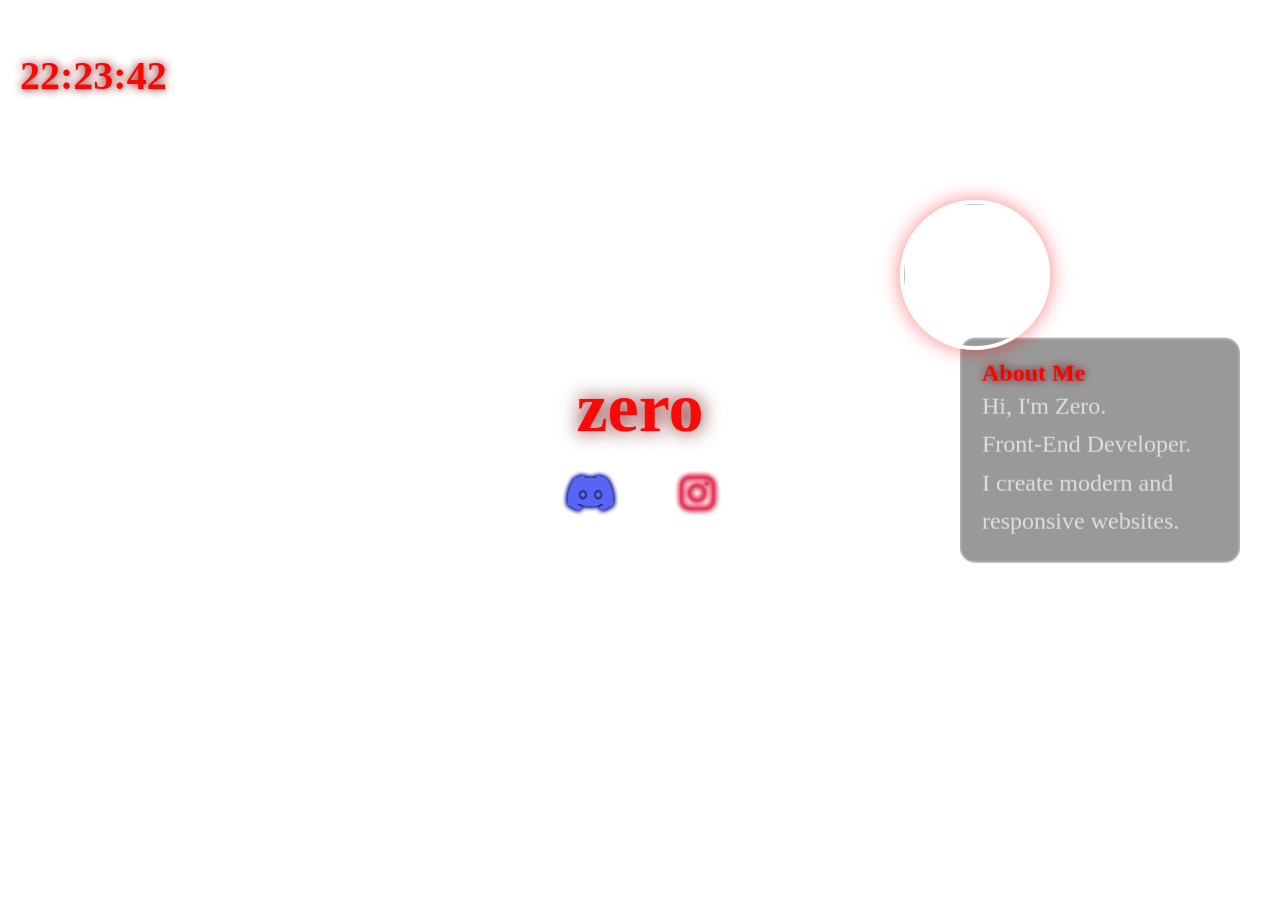
==== index.html @ 57a9f8ac "Add files via upload" ====
<!DOCTYPE html>
<html lang="ar">
<head>
    <meta charset="UTF-8">
    <meta name="viewport" content="width=device-width, initial-scale=1.0">
    <title>zero</title>
<link rel="stylesheet" href="ss.css">
<link href="https://fonts.googleapis.com/css2?family=Permanent+Marker&display=swap" rel="stylesheet">
<link rel="stylesheet" href="https://cdnjs.cloudflare.com/ajax/libs/font-awesome/6.7.2/css/all.min.css">
<link rel="stylesheet" href="https://cdnjs.cloudflare.com/ajax/libs/font-awesome/6.7.2/css/all.min.css">
    <style>
        *{
            margin:0;
            padding:0;
            box-sizing:border-box;
        }

        body{
            overflow:hidden;
            font-family:'Permanent Marker', cursive;
        }

        #bg-video{
            position:fixed;
            top:0;
            left:0;
            width:100%;
            height:100%;
            object-fit:cover;
            z-index:-1;
        }

        .content{
            position:absolute;
            top:50%;
            left:50%;
            transform:translate(-50%,-50%);
            color:rgb(255, 7, 7);
            text-align:center;
            text-shadow: 10px rgba(255, 167, 167, 0.541);
        }

        h1{
            font-size:70px;
            text-shadow:0 0 20px rgb(109, 1, 1);
        }
    </style>

</head>
<body>
    <div class="views">
    <i class="fa-solid fa-eye"></i>
    <span id="views">...</span>
</div>
    <div class="about">
    <h2>About Me</h2>
    <p>
        Hi, I'm Zero.<br>
        Front-End Developer.<br>
        I create modern and responsive websites.
    </p>
</div>

    <video id="bg" autoplay muted loop>
  <source src="KITSCHKRIEG - du bist gut genug without SHIRIN DAVID.mp4" type="video/mp4">
    </video>

<div class="content">   
    <h1>zero</h1>
    <a href="https://discord.gg/wzcpQheQ2" target="_blank">
        <i class="fa-brands fa-discord"></i>
    </a>

    <a href="https://www.instagram.com/zerosameh" target="_blank">
        <i class="fa-brands fa-instagram"></i>
    </a>
</div>
<div id="clock"></div>
</body>
<div class="container">

  <img src="Screenshot 2026-07-06 232050.png" class="profile">


    <script src="ss.js"></script>
</body>
</html>
---- ss.css ----
*{
    margin: 0;
    padding: 0;
    box-sizing: border-box;
}

body{
    margin: 0;
    overflow: hidden;
    height: 100vh;
    display: flex;
    justify-content: center;
    align-items: center;
    font-family: Arial, sans-serif;
}

#bg{
    position: fixed;
    top: 0;
    left: 0;
    width: 100%;
    height: 100%;
    object-fit: cover;
    z-index: -1;
    
}
h1{
    font-size: 100px;
}
p{
    font-size: 24px;
}
.container{ 
  position: absolute;
  top:200px;
  display: flex;
  align-items: center;
  left: 900px;
  right: 900px;
}
.profile{
  width: 150px;
  height: 150px;
  border-radius: 50%;   
  border: 4px solid white;
 align-items: center;
 justify-self: center;
  object-fit: cover;    
  margin-bottom: 15px;
  box-shadow: 0 0 20px rgba(255, 0, 0, 0.5);
}
a {
    text-decoration: none;
    margin: 10px;
}

.content{
    position: absolute;
    top: 42%;
    left: 50%;
    transform: translate(-50%, -50%);
    text-align: center;
    z-index: 2;
    margin-bottom: 50px;
}

.content h1{
    font-size:70px;
    margin-bottom:45px;
}

.content a{
    text-decoration: none;
    margin: 0 30px;
    top: -20px;
    left: 15px;
    margin-bottom: 50px;
    

}

.content i{
    font-size: 40px;
    transition: 0.3s;
    position: relative;
    top: -20px; 
}
.fa-discord{
    color: #5865F2;
      text-shadow:
        0 0 5px #08138b,
        0 0 5px #0815a3,
        0 0 5px #0411a7;
}

.fa-instagram{
    color: #E4405F;
    text-shadow:
        0 0 5px #E4405F,
        0 0 5px #E4405F,
        0 0 5px #E4405F;
   
}

.content i:hover{
    transform: scale(1.1);
    
}
@keyframes glow {
    0% {
        text-shadow: 0 0 5px rgb(150, 4, 4);
    }
    50% {
        text-shadow: 0 0 25px rgb(97, 4, 4), 0 0 50px rgb(122, 4, 4);
    }
    100% {
        text-shadow: 0 0 5px rgb(119, 3, 3);
    }
}

h1{
    animation: glow 1.5s infinite;
}
.profile{
    animation: pulse 2s infinite;
}

@keyframes pulse{
    0%{box-shadow:0 0 10px red;}
    50%{box-shadow:0 0 30px red;}
    100%{box-shadow:0 0 10px red;}
}
#clock{
    margin-top: -750px;
    color: rgb(255, 4, 4);
    font-size: 40px;
    font-weight: bold;
    text-align: left;
    padding-left: 20px;
    width: 100%;
     text-shadow: 0 0 10px rgb(126, 3, 3);


}
.about{
    position: fixed;
    right: 40px;
    top: 50%;
    transform: translateY(-50%);
    width: 280px;
    padding: 20px;
    background: rgba(0, 0, 0, 0.4);
    border: 2px solid rgba(255,255,255,0.2);
    border-radius: 15px;
    backdrop-filter: blur(10px);
    color: white;
    box-shadow: 0 0 20px rgba(255,255,255,0.2);
}

.about h2{
    margin-top: 0;
    color: red;
    text-shadow: 0 0 10px rgb(109, 3, 3);
}

.about p{
    line-height: 1.6;
    color: #ddd;
}
.views{
    position: fixed;
    top: 20px;
    right: 20px;
    color: white;
    font-size: 20px;
    display: flex;
    align-items: center;
    gap: 8px;
    text-shadow: 0 0 10px white;
}
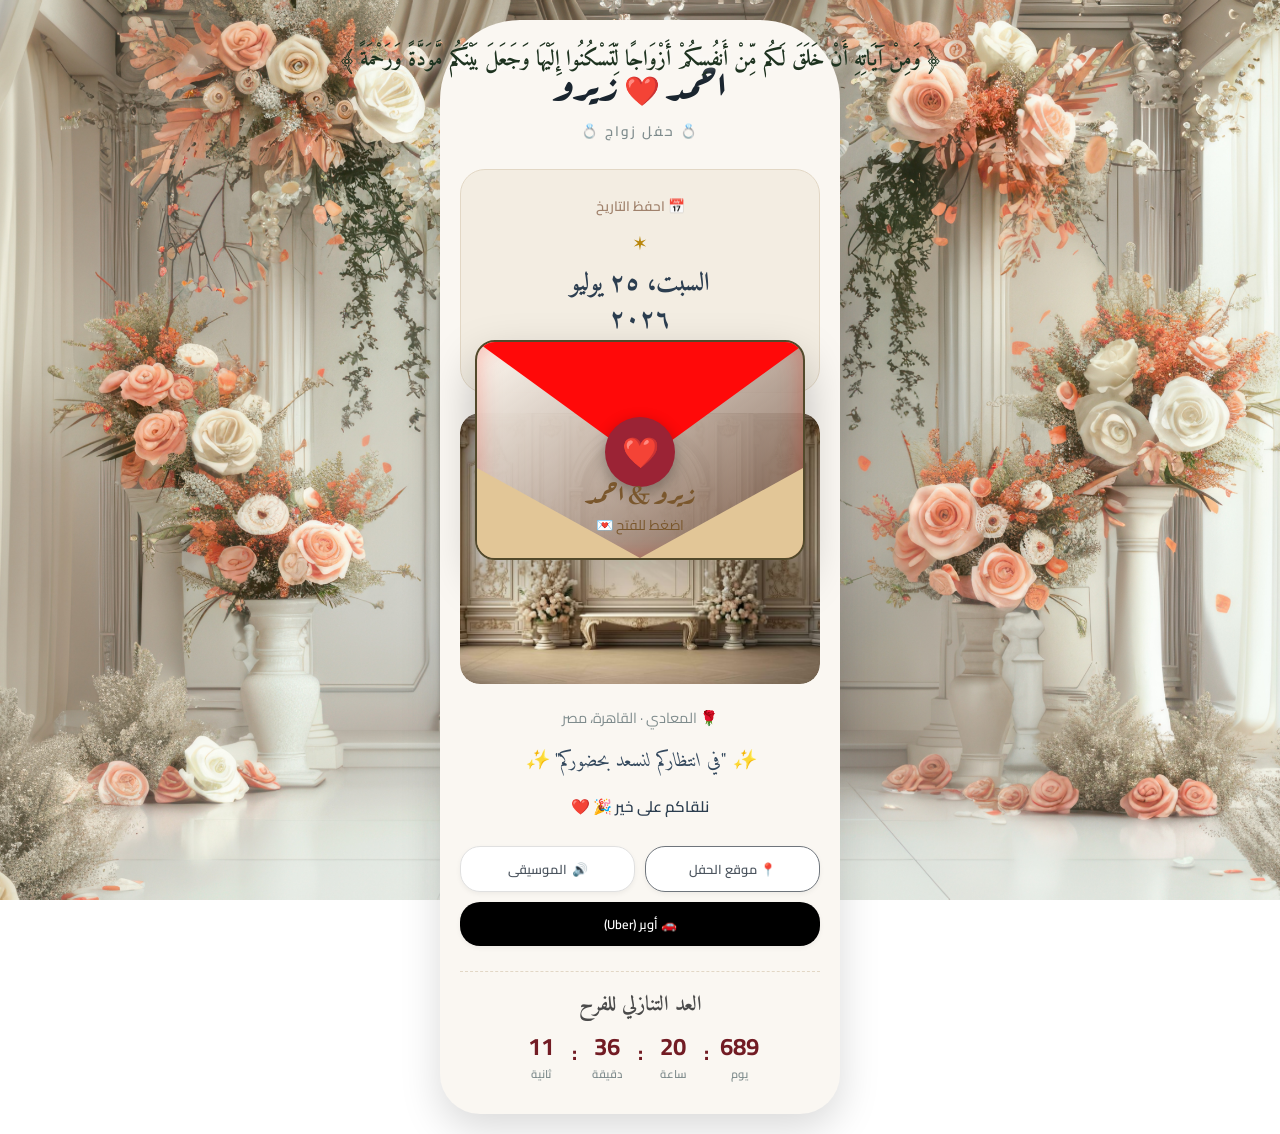
==== commit dfb75eb9: "Add files via upload" ====
--- a/index.html
+++ b/index.html
@@ -1,87 +1,105 @@
 <!DOCTYPE html>
-<html lang="ar">
+<html lang="ar" dir="rtl">
 <head>
     <meta charset="UTF-8">
     <meta name="viewport" content="width=device-width, initial-scale=1.0">
-    <title>zero</title>
-<link rel="stylesheet" href="ss.css">
-<link href="https://fonts.googleapis.com/css2?family=Permanent+Marker&display=swap" rel="stylesheet">
-<link rel="stylesheet" href="https://cdnjs.cloudflare.com/ajax/libs/font-awesome/6.7.2/css/all.min.css">
-<link rel="stylesheet" href="https://cdnjs.cloudflare.com/ajax/libs/font-awesome/6.7.2/css/all.min.css">
-    <style>
-        *{
-            margin:0;
-            padding:0;
-            box-sizing:border-box;
-        }
-
-        body{
-            overflow:hidden;
-            font-family:'Permanent Marker', cursive;
-        }
-
-        #bg-video{
-            position:fixed;
-            top:0;
-            left:0;
-            width:100%;
-            height:100%;
-            object-fit:cover;
-            z-index:-1;
-        }
-
-        .content{
-            position:absolute;
-            top:50%;
-            left:50%;
-            transform:translate(-50%,-50%);
-            color:rgb(255, 7, 7);
-            text-align:center;
-            text-shadow: 10px rgba(255, 167, 167, 0.541);
-        }
-
-        h1{
-            font-size:70px;
-            text-shadow:0 0 20px rgb(109, 1, 1);
-        }
-    </style>
-
+    <title>دعوة زفاف - احمد & زيرو</title>
+    
+    <link rel="stylesheet" href="https://unpkg.com/aos@next/dist/aos.css" />
+    <link rel="stylesheet" href="style.css">
+    
+    <link rel="preconnect" href="https://fonts.googleapis.com">
+    <link rel="preconnect" href="https://fonts.gstatic.com" crossorigin>
+    <link href="https://fonts.googleapis.com/css2?family=Amiri:ital,wght@0,400;0,700;1,400&family=Aref+Ruqaa:wght@400;700&family=Cairo:wght@400;600;700&display=swap" rel="stylesheet">
 </head>
 <body>
-    <div class="views">
-    <i class="fa-solid fa-eye"></i>
-    <span id="views">...</span>
-</div>
-    <div class="about">
-    <h2>About Me</h2>
-    <p>
-        Hi, I'm Zero.<br>
-        Front-End Developer.<br>
-        I create modern and responsive websites.
-    </p>
-</div>
 
-    <video id="bg" autoplay muted loop>
-  <source src="KITSCHKRIEG - du bist gut genug without SHIRIN DAVID.mp4" type="video/mp4">
-    </video>
+    <!-- غلاف الظرف -->
+    <div id="envelope-wrapper" class="envelope-wrapper">
+        <div class="envelope" id="envelope">
+            <div class="flap"></div>
+            <div class="pocket"></div>
+            <div class="envelope-text">
+                <h2>زيرو & احمد</h2>
+                <p>اضغط للفتح 💌</p>
+            </div>
+        </div>   
+        <p class="outside-text"> ﴿ وَمِنْ آيَاتِهِ أَنْ خَلَقَ لَكُم مِّنْ أَنفُسِكُمْ أَزْوَاجًا لِّتَسْكُنُوا إِلَيْهَا وَجَعَلَ بَيْنَكُم مَّوَدَّةً وَرَحْمَةً ﴾ </p>
+    </div> 
 
-<div class="content">   
-    <h1>zero</h1>
-    <a href="https://discord.gg/wzcpQheQ2" target="_blank">
-        <i class="fa-brands fa-discord"></i>
-    </a>
+    <!-- الكارت الرئيسي -->
+    <div class="card-container" id="mainCard">
+        <header class="names-header" data-aos="fade-down" data-aos-duration="1000">
+            <h1>احمد <span class="heart">❤️</span> زيرو</h1>
+            <p class="subtitle">💍 حفل زواج 💍</p>
+        </header>
 
-    <a href="https://www.instagram.com/zerosameh" target="_blank">
-        <i class="fa-brands fa-instagram"></i>
-    </a>
-</div>
-<div id="clock"></div>
-</body>
-<div class="container">
+        <section class="date-box" data-aos="zoom-in" data-aos-delay="200" data-aos-duration="800">
+            <span class="icon-calendar">📅 احفظ التاريخ</span>
+            <div class="asterisk">✶</div>
+            <h2 class="date-text">السبت، ٢٥ يوليو<br>٢٠٢٦</h2>
+            <p class="time-text">في تمام ٧:٠٠ مساءً · الغروب</p>
+        </section>
 
-  <img src="Screenshot 2026-07-06 232050.png" class="profile">
+        <div class="photo-container" data-aos="fade-up" data-aos-delay="400" data-aos-duration="1000">
+            <img src="Download AI generated Luxury wedding ceremony interior wall background and copy space for free.png" 
+                 alt="Wedding Photo" 
+                 class="wedding-img">
+        </div>
 
+        <section class="details-section" data-aos="fade-up" data-aos-delay="500">
+            <p class="location-name">🌹 المعادي · القاهرة، مصر</p>
+            <blockquote class="quote">✨ "في انتظاركم لنسعد بحضوركم" ✨</blockquote>
+            <p class="see-you"> نلقاكم على خير 🎉 ❤️</p>
+        </section>
 
-    <script src="ss.js"></script>
+        <!-- تجمع الأزرار كلها جوه الكارت بانتظام -->
+        <div class="action-buttons" data-aos="flip-up" data-aos-delay="600">
+            <a href="https://www.google.com/maps/place/Al+Maadi,+Maadi,+Cairo+Governorate/data=!4m2!3m1!1s0x145847f5e5c8055b:0x8b21ef9bc90d1941?sa=X&ved=1t:242&ictx=111" target="_blank" class="btn btn-location">
+                📍 موقع الحفل
+            </a>
+            <button id="musicToggle" class="btn btn-melody">
+                🔊 <span id="musicText">الموسيقى</span>
+            </button>
+            <a href="https://m.uber.com/go/product-selection?drop%5B0%5D=%7B%22addressLine1%22%3A%22Dar+El-Salam%22%2C%22addressLine2%22%3A%22El+Basatin%2C+Cairo+Governorate%22%2C%22id%22%3A%22ChIJYYJq9YJHWBQRbLZo5H6IiDY%22%2C%22source%22%3A%22SEARCH%22%2C%22latitude%22%3A29.984416200000002%2C%22longitude%22%3A31.2465008%2C%22provider%22%3A%22google_places%22%7D&effect=&marketing_vistor_id=9d500d12-4a18-48f8-a89d-8aea903837a2&pickup=%7B%22addressLine1%22%3A%22Maadi%22%2C%22addressLine2%22%3A%22Cairo+Governorate%22%2C%22id%22%3A%22ChIJ41H1uAk4WBQRo7SKu_7FZWI%22%2C%22source%22%3A%22SEARCH%22%2C%22latitude%22%3A29.9601561%2C%22longitude%22%3A31.2569138%2C%22provider%22%3A%22google_places%22%7D&uclick_id=0e544afe-8859-4380-ae08-d81a9048b493&vehicle=1964p" target="_blank" class="btn btn-uber">
+                🚗 أوبر (Uber)
+            </a>
+            
+        </div>
+
+        <div class="countdown-section" data-aos="fade-up" data-aos-delay="700">
+            <h3 class="countdown-title">العد التنازلي للفرح</h3>
+            <div class="countdown-timer">
+                <div class="time-box">
+                    <span id="days">00</span>
+                    <p>يوم</p>
+                </div>
+                <span class="colon">:</span>
+                <div class="time-box">
+                    <span id="hours">00</span>
+                    <p>ساعة</p>
+                </div>
+                <span class="colon">:</span>
+                <div class="time-box">
+                    <span id="minutes">00</span>
+                    <p>دقيقة</p>
+                </div>
+                <span class="colon">:</span>
+                <div class="time-box">
+                    <span id="seconds">00</span>
+                    <p>ثانية</p>
+                </div>
+            </div>
+        </div>
+
+    </div> 
+
+    <audio id="bgMusic" loop>
+        <source src="0726.mp3" type="audio/mpeg">
+    </audio>
+
+    <script src="https://unpkg.com/aos@next/dist/aos.js"></script>
+    <script src="script.js"></script>
+
 </body>
 </html>
--- a/style.css
+++ b/style.css
@@ -0,0 +1,453 @@
+* {
+    margin: 0;
+    padding: 0;
+    box-sizing: border-box;
+}
+
+body {
+    background-image: url('vecteezy_wedding-stage-decoration-background-inside-the-building-with_43918636.jpeg');
+    background-size: cover;
+    background-position: center;
+    background-repeat: repeat;
+    background-attachment: fixed;
+    font-family: 'Cairo', sans-serif;
+    direction: rtl;
+    display: flex;
+    justify-content: center;
+    align-items: center;
+    min-height: 100vh;
+    padding: 20px;
+    overflow-x: hidden;
+}
+
+/* الظرف */
+.envelope-wrapper {
+    position: fixed;
+    top: 0;
+    left: 0;
+    width: 100vw;
+    height: 100vh;
+    display: flex;
+    flex-direction: column;
+    justify-content: center;
+    align-items: center;
+    z-index: 9999;
+    transition: opacity 0.8s ease, visibility 0.8s ease;
+    background-image: url('vecteezy_wedding-stage-decoration-background-inside-the-building-with_43918606.jpeg'); 
+    background-size: cover;
+    background-position: center;
+    background-repeat: no-repeat;
+}
+
+.envelope-wrapper.fade-out {
+    opacity: 0;
+    visibility: hidden;
+}
+
+.envelope {
+    position: relative;
+    width: 330px;
+    height: 220px;
+    background: linear-gradient(145deg,#fffaf2,#6e4d3bde);
+    border-radius: 20px;
+    cursor: pointer;
+    overflow: hidden;
+    border: 2px solid #52492b;
+    box-shadow:
+        0 20px 45px rgba(0,0,0,.25),
+        inset 0 0 25px rgba(236, 23, 7, 0.3);
+    transition: transform 0.3s ease;
+}
+
+.envelope:hover {
+    transform: scale(1.03);
+}
+
+.flap {
+    position: absolute;
+    top: 0;
+    left: 0;
+    width: 0;
+    height: 0;
+    border-left: 165px solid transparent;
+    border-right: 165px solid transparent;
+    border-top: 120px solid #ff0909;
+    transform-origin: top;
+    transition: .6s;
+    z-index: 3;
+}
+
+.envelope.open .flap {
+    transform: rotateX(180deg);
+}
+
+.pocket {
+    position: absolute;
+    bottom: 0;
+    left: 0;
+    width: 100%;
+    height: 120px;
+    background: #e2c697;
+    clip-path: polygon(
+        0 25%,
+        50% 100%,
+        100% 25%,
+        100% 100%,
+        0 100%
+    );
+    z-index: 2;
+}
+
+.envelope::after {
+    content: "❤️";
+    position: absolute;
+    width: 70px;
+    height: 70px;
+    background: #9b2335;
+    border-radius: 50%;
+    top: 75px;
+    left: 50%;
+    transform: translateX(-50%);
+    display: flex;
+    justify-content: center;
+    align-items: center;
+    font-size: 30px;
+    color: white;
+    box-shadow: 0 5px 15px rgba(0,0,0,.3);
+    z-index: 5;
+}
+
+.envelope-text {
+    position: absolute;
+    bottom: 20px;
+    width: 100%;
+    text-align: center;
+    z-index: 6;
+    color: #7a572d;
+}
+
+.envelope-text h2 {
+    font-family: 'Aref Ruqaa', 'Amiri', serif;
+    font-size: 26px;
+}
+
+.envelope-text p {
+    font-size: 14px;
+    font-family: 'Cairo', sans-serif;
+}
+
+.outside-text {
+    position: absolute;
+    top: 40px; 
+    left: 50%;
+    transform: translateX(-50%);
+    width: 90%;
+    font-size: 22px;
+    font-weight: bold;
+    color: #1e3320;
+    font-family: 'Amiri', serif !important;
+    text-align: center;
+    z-index: 999;
+    text-shadow: 0px 0px 8px rgba(255, 255, 255, 0.9);
+}
+
+/* الكارت الرئيسي */
+.card-container {
+    background: #faf7f2;
+    width: 100%;
+    max-width: 400px;
+    padding: 30px 20px;
+    position: relative;
+    z-index: 2;
+    border-radius: 80px 80px 40px 40px;
+    overflow: hidden;
+    box-shadow: 0 15px 40px rgba(0,0,0,0.15);
+    text-align: center;
+    direction: rtl;
+    margin: 0 auto;
+}
+
+.card-container::before {
+    content: "";
+    position: absolute;
+    top: -70px;
+    left: -70px;
+    width: calc(100% + 140px);
+    height: calc(100% + 140px);
+    background-image: url("تنزيل (3).png");
+    background-size: 100% 100%;
+    background-repeat: no-repeat;
+    background-position: center;
+    z-index: -1;
+    pointer-events: none;
+}
+
+.card-container > * {
+    position: relative;
+    z-index: 2;
+}
+
+.names-header h1 {
+    font-family: 'Aref Ruqaa', 'Amiri', serif !important;
+    font-size: 2.5rem;
+    font-weight: 700;
+    color: #1a252f;
+    margin-bottom: 5px;
+}
+
+.heart {
+    color: #e74c3c;
+    font-size: 1.8rem;
+}
+
+.subtitle {
+    font-family: 'Cairo', sans-serif;
+    font-size: 0.85rem;
+    letter-spacing: 2px;
+    color: #7f8c8d;
+    margin-bottom: 25px;
+    font-weight: 600;
+}
+
+.date-box {
+    background-color: #f3ede2;
+    border: 1px solid #e2d7c5;
+    border-radius: 25px;
+    padding: 20px 15px;
+    margin-bottom: 20px;
+}
+
+.icon-calendar {
+    font-family: 'Cairo', sans-serif;
+    font-size: 0.85rem;
+    color: #a0826c;
+    font-weight: 600;
+}
+
+.asterisk {
+    color: #b8860b;
+    font-size: 1.2rem;
+    margin: 5px 0;
+}
+
+.date-text {
+    font-family: 'Amiri', serif !important;
+    font-size: 1.6rem;
+    color: #2c3e50;
+    line-height: 1.4;
+    font-weight: 700;
+}
+
+.time-text {
+    font-family: 'Cairo', sans-serif;
+    font-size: 0.85rem;
+    color: #b8860b;
+    margin-top: 8px;
+}
+
+.photo-container {
+    width: 100%;
+    margin-bottom: 20px;
+    border-radius: 20px;
+    overflow: hidden;
+    background-color: transparent;
+}
+
+.wedding-img {
+    width: 100% !important;
+    height: auto !important;
+    display: block;
+    border-radius: 20px;
+    box-shadow: 0 8px 20px rgba(105, 97, 97, 0.08);
+}
+
+.details-section {
+    margin-bottom: 25px;
+}
+
+.location-name {
+    font-family: 'Cairo', sans-serif;
+    font-size: 0.9rem;
+    color: #7f8c8d;
+    margin-bottom: 15px;
+}
+
+.quote {
+    font-family: 'Amiri', serif !important;
+    font-size: 1.2rem;
+    font-style: italic;
+    color: #34495e;
+    margin: 15px 0;
+    line-height: 1.6;
+}
+
+.see-you {
+    font-family: 'Cairo', sans-serif;
+    font-size: 0.95rem;
+    color: #2c3e50;
+    margin-top: 10px;
+    font-weight: 600;
+}
+
+/* تنسيق الأزرار وترتيبها صفين متساويين */
+.action-buttons {
+    display: flex;
+    justify-content: center;
+    align-items: center;
+    flex-wrap: wrap;
+    gap: 10px;
+    margin-top: 15px;
+    width: 100%;
+}
+
+.btn {
+    padding: 10px 12px;
+    border-radius: 20px;
+    border: 1px solid #6f757c;
+    background: #ffffff;
+    color: #4c555f;
+    font-size: 0.8rem;
+    cursor: pointer;
+    text-decoration: none;
+    display: inline-flex;
+    align-items: center;
+    justify-content: center;
+    gap: 5px;
+    font-family: 'Cairo', sans-serif;
+    font-weight: 600;
+    flex: 1 1 42%; /* تضمن ترتيب كل زوج أزرار بجانب بعض */
+    box-shadow: 0 2px 5px rgba(0,0,0,0.05);
+    transition: all 0.3s ease;
+}
+
+.btn:hover {
+    transform: translateY(-2px);
+    box-shadow: 0 4px 10px rgba(0,0,0,0.12);
+}
+
+.btn-melody {
+    border: 1px solid #e0e0e0;
+}
+
+.btn-uber {
+    background-color: #000000 !important;
+    color: #ffffff !important;
+    border: none !important;
+}
+
+.btn-uber:hover {
+    background-color: #333333 !important;
+}
+
+.btn-careem {
+    background-color: #47a23f !important;
+    color: #ffffff !important;
+    border: none !important;
+}
+
+.btn-careem:hover {
+    background-color: #388232 !important;
+}
+
+/* العد التنازلي */
+.countdown-section {
+    margin-top: 25px;
+    padding-top: 15px;
+    border-top: 1px dashed #e2d7c5;
+    text-align: center;
+    width: 100%;
+}
+
+.countdown-title {
+    font-family: 'Amiri', serif !important;
+    font-size: 1.3rem;
+    color: #4a4a4a;
+    margin-bottom: 12px;
+    font-weight: 700;
+}
+
+.countdown-timer {
+    display: flex;
+    justify-content: center;
+    align-items: center;
+    gap: 8px;
+    font-family: 'Cairo', sans-serif;
+}
+
+.time-box {
+    display: flex;
+    flex-direction: column;
+    align-items: center;
+    min-width: 45px;
+}
+
+.time-box span {
+    font-size: 1.5rem;
+    font-weight: 700;
+    color: #721c24;
+    line-height: 1;
+}
+
+.time-box p {
+    font-size: 0.7rem;
+    color: #7f8c8d;
+    margin-top: 4px;
+    font-weight: 600;
+}
+
+.colon {
+    font-size: 1.3rem;
+    font-weight: 700;
+    color: #721c24;
+    line-height: 1;
+    margin-bottom: 12px;
+}
+
+/* تساقط أوراق الورد */
+.petal-emoji {
+    position: fixed;
+    top: -50px;
+    user-select: none;
+    pointer-events: none;
+    z-index: 1;
+    animation: fallAnimation linear infinite;
+}
+
+@keyframes fallAnimation {
+    0% {
+        transform: translateY(0) rotate(0deg);
+        opacity: 0;
+    }
+    10% {
+        opacity: 1;
+    }
+    90% {
+        opacity: 1;
+    }
+    100% {
+        transform: translateY(105vh) rotate(360deg);
+        opacity: 0;
+    }
+}
+
+/* التجاوب مع شاشات الموبايل */
+@media (max-width: 768px) {
+    .outside-text {
+        font-size: 16px !important;       
+        line-height: 1.7 !important;      
+        max-width: 90% !important;        
+        top: 25px !important;
+    }
+
+    .names-header h1 {
+        font-size: 2.1rem !important;
+    }
+
+    .card-container {
+        padding: 25px 15px;
+    }
+
+    .btn {
+        flex: 1 1 42%;
+    }
+}
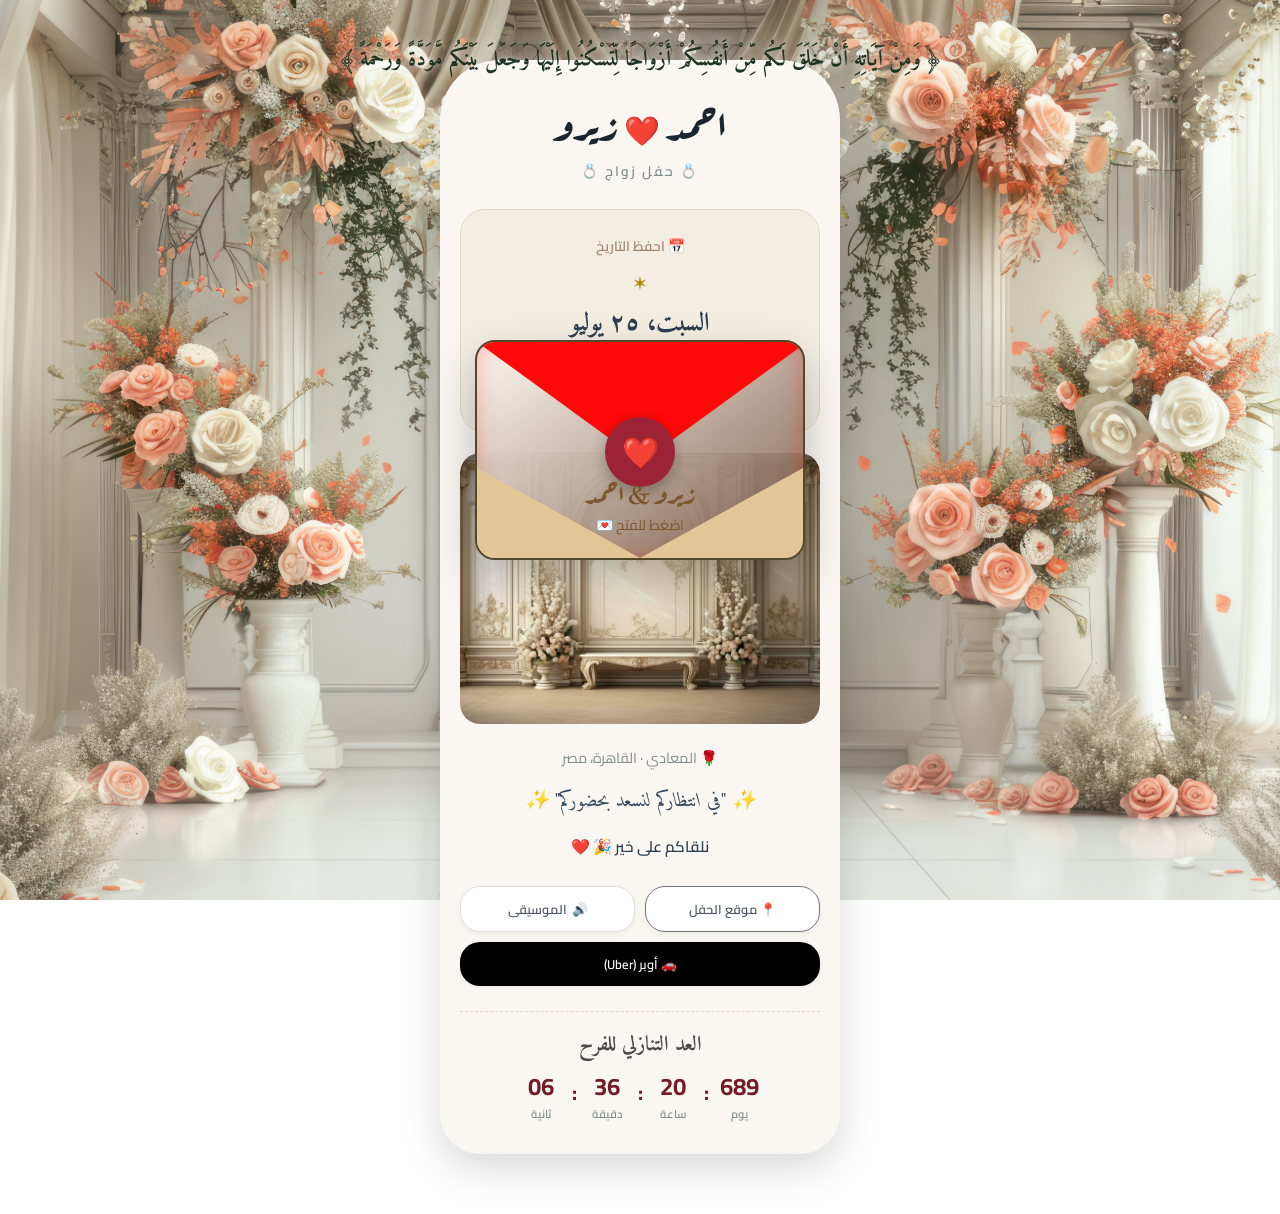
==== commit feeebfa7: "Add files via upload" ====
--- a/index.html
+++ b/index.html
@@ -64,7 +64,6 @@
             <a href="https://m.uber.com/go/product-selection?drop%5B0%5D=%7B%22addressLine1%22%3A%22Dar+El-Salam%22%2C%22addressLine2%22%3A%22El+Basatin%2C+Cairo+Governorate%22%2C%22id%22%3A%22ChIJYYJq9YJHWBQRbLZo5H6IiDY%22%2C%22source%22%3A%22SEARCH%22%2C%22latitude%22%3A29.984416200000002%2C%22longitude%22%3A31.2465008%2C%22provider%22%3A%22google_places%22%7D&effect=&marketing_vistor_id=9d500d12-4a18-48f8-a89d-8aea903837a2&pickup=%7B%22addressLine1%22%3A%22Maadi%22%2C%22addressLine2%22%3A%22Cairo+Governorate%22%2C%22id%22%3A%22ChIJ41H1uAk4WBQRo7SKu_7FZWI%22%2C%22source%22%3A%22SEARCH%22%2C%22latitude%22%3A29.9601561%2C%22longitude%22%3A31.2569138%2C%22provider%22%3A%22google_places%22%7D&uclick_id=0e544afe-8859-4380-ae08-d81a9048b493&vehicle=1964p" target="_blank" class="btn btn-uber">
                 🚗 أوبر (Uber)
             </a>
-            
         </div>
 
         <div class="countdown-section" data-aos="fade-up" data-aos-delay="700">
--- a/style.css
+++ b/style.css
@@ -4,22 +4,36 @@
     box-sizing: border-box;
 }
 
+html {
+    width: 100%;
+    overflow-x: hidden;
+    scrollbar-width: none; 
+    -ms-overflow-style: none; 
+}
+
+html::-webkit-scrollbar,
+body::-webkit-scrollbar {
+    display: none; 
+    width: 0 !important;
+    height: 0 !important;
+}
+
 body {
     background-image: url('vecteezy_wedding-stage-decoration-background-inside-the-building-with_43918636.jpeg');
     background-size: cover;
     background-position: center;
-    background-repeat: repeat;
+    background-repeat: no-repeat;
     background-attachment: fixed;
     font-family: 'Cairo', sans-serif;
     direction: rtl;
     display: flex;
     justify-content: center;
-    align-items: center;
+    align-items: flex-start; 
     min-height: 100vh;
-    padding: 20px;
+    min-height: 100dvh;
+    padding: 40px 15px; 
     overflow-x: hidden;
 }
-
 /* الظرف */
 .envelope-wrapper {
     position: fixed;
@@ -27,6 +41,7 @@
     left: 0;
     width: 100vw;
     height: 100vh;
+    height: 100dvh;
     display: flex;
     flex-direction: column;
     justify-content: center;
@@ -42,6 +57,7 @@
 .envelope-wrapper.fade-out {
     opacity: 0;
     visibility: hidden;
+    display: none; 
 }
 
 .envelope {
@@ -159,12 +175,12 @@
     padding: 30px 20px;
     position: relative;
     z-index: 2;
-    border-radius: 80px 80px 40px 40px;
+    border-radius: 60px 60px 40px 40px;
     overflow: hidden;
     box-shadow: 0 15px 40px rgba(0,0,0,0.15);
     text-align: center;
     direction: rtl;
-    margin: 0 auto;
+    margin: 20px auto;
 }
 
 .card-container::before {
@@ -315,7 +331,7 @@
     gap: 5px;
     font-family: 'Cairo', sans-serif;
     font-weight: 600;
-    flex: 1 1 42%; /* تضمن ترتيب كل زوج أزرار بجانب بعض */
+    flex: 1 1 42%;
     box-shadow: 0 2px 5px rgba(0,0,0,0.05);
     transition: all 0.3s ease;
 }
@@ -337,16 +353,6 @@
 
 .btn-uber:hover {
     background-color: #333333 !important;
-}
-
-.btn-careem {
-    background-color: #47a23f !important;
-    color: #ffffff !important;
-    border: none !important;
-}
-
-.btn-careem:hover {
-    background-color: #388232 !important;
 }
 
 /* العد التنازلي */
@@ -432,6 +438,11 @@
 
 /* التجاوب مع شاشات الموبايل */
 @media (max-width: 768px) {
+    body {
+        padding: 15px 10px;
+        align-items: flex-start;
+    }
+
     .outside-text {
         font-size: 16px !important;       
         line-height: 1.7 !important;      
@@ -445,6 +456,8 @@
 
     .card-container {
         padding: 25px 15px;
+        margin-top: 10px;
+        margin-bottom: 30px;
     }
 
     .btn {
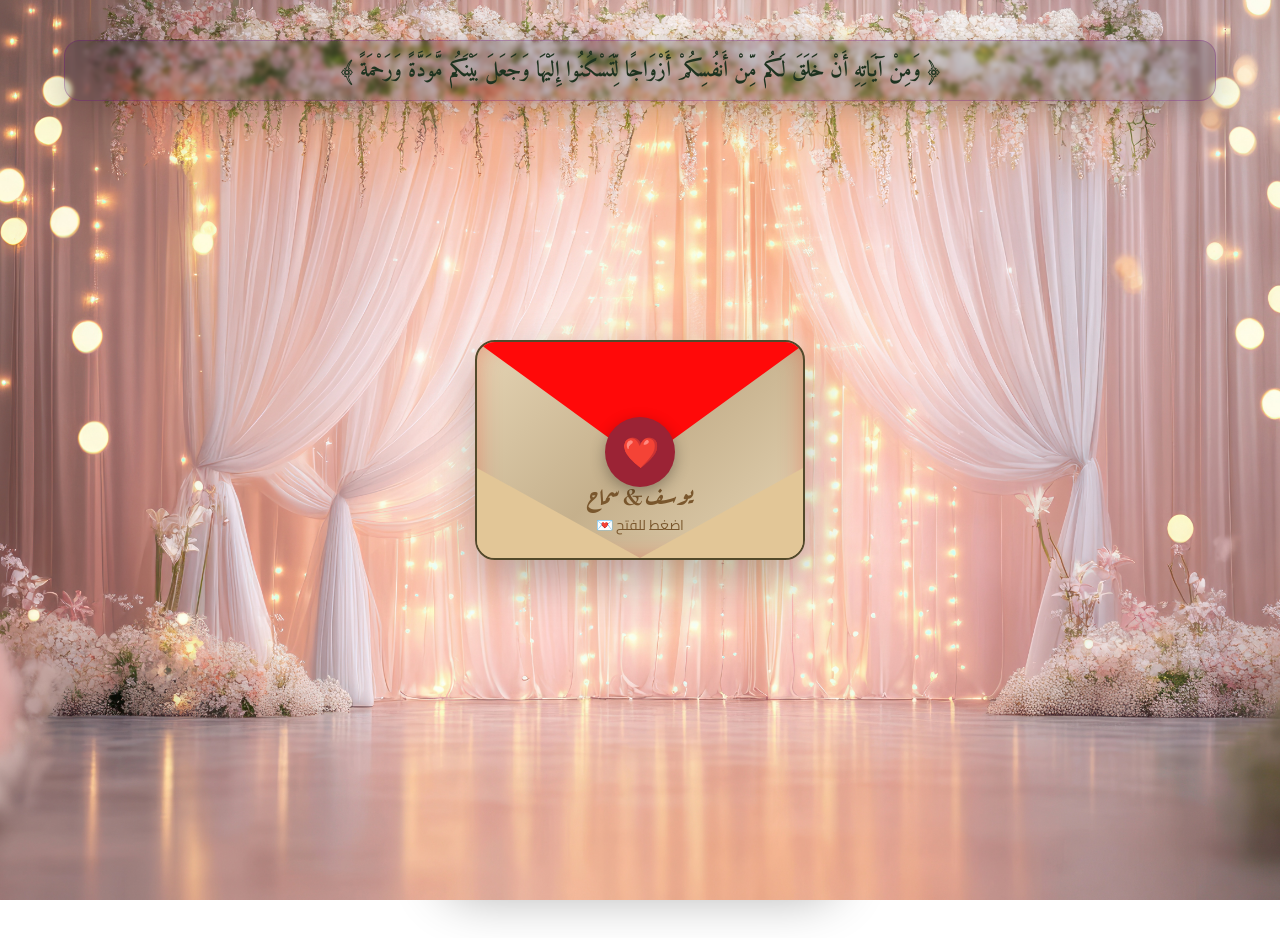
==== commit 7c81a6b3: "Add files via upload" ====
--- a/index.html
+++ b/index.html
@@ -3,7 +3,7 @@
 <head>
     <meta charset="UTF-8">
     <meta name="viewport" content="width=device-width, initial-scale=1.0">
-    <title>دعوة زفاف - احمد & زيرو</title>
+    <title>دعوة زفاف - يوسف & سماح</title>
     
     <link rel="stylesheet" href="https://unpkg.com/aos@next/dist/aos.css" />
     <link rel="stylesheet" href="style.css">
@@ -20,7 +20,7 @@
             <div class="flap"></div>
             <div class="pocket"></div>
             <div class="envelope-text">
-                <h2>زيرو & احمد</h2>
+                <h2>يوسف & سماح</h2>
                 <p>اضغط للفتح 💌</p>
             </div>
         </div>   
@@ -30,39 +30,37 @@
     <!-- الكارت الرئيسي -->
     <div class="card-container" id="mainCard">
         <header class="names-header" data-aos="fade-down" data-aos-duration="1000">
-            <h1>احمد <span class="heart">❤️</span> زيرو</h1>
-            <p class="subtitle">💍 حفل زواج 💍</p>
+            <h1>يوسف <span class="heart">&</span> سماح</h1>
+            <p class="subtitle"> حفل زواج 💍</p>
         </header>
 
         <section class="date-box" data-aos="zoom-in" data-aos-delay="200" data-aos-duration="800">
             <span class="icon-calendar">📅 احفظ التاريخ</span>
             <div class="asterisk">✶</div>
-            <h2 class="date-text">السبت، ٢٥ يوليو<br>٢٠٢٦</h2>
-            <p class="time-text">في تمام ٧:٠٠ مساءً · الغروب</p>
+            <h2 class="date-text">الثلاثاء،يوم 1 سبتمبر شهر9<br>٢٠٢٦</h2>
+            <p class="time-text">في تمام 8:٠٠ مساءً · الغروب</p>
         </section>
 
-        <div class="photo-container" data-aos="fade-up" data-aos-delay="400" data-aos-duration="1000">
-            <img src="Download AI generated Luxury wedding ceremony interior wall background and copy space for free.png" 
-                 alt="Wedding Photo" 
-                 class="wedding-img">
-        </div>
 
         <section class="details-section" data-aos="fade-up" data-aos-delay="500">
-            <p class="location-name">🌹 المعادي · القاهرة، مصر</p>
-            <blockquote class="quote">✨ "في انتظاركم لنسعد بحضوركم" ✨</blockquote>
-            <p class="see-you"> نلقاكم على خير 🎉 ❤️</p>
+            <p class="location-name"> Havana 2p
+بجوار نادى ضباط المعادى بوابة دريم جاردن، </p>
+            <blockquote class="quote"> "نحن متحمسون جداً للاحتفال بزفافنا معكم، فوجودكم معنا في هذا اليوم يُكمل فرحتنا ويزيد سعادتنا" </blockquote>
+            <p class="see-you">   نلقاكم على خير ❤️</p>
         </section>
 
         <!-- تجمع الأزرار كلها جوه الكارت بانتظام -->
         <div class="action-buttons" data-aos="flip-up" data-aos-delay="600">
-            <a href="https://www.google.com/maps/place/Al+Maadi,+Maadi,+Cairo+Governorate/data=!4m2!3m1!1s0x145847f5e5c8055b:0x8b21ef9bc90d1941?sa=X&ved=1t:242&ictx=111" target="_blank" class="btn btn-location">
+            <a href="https://maps.app.goo.gl/CtoanFwxiWMfzn2L9" target="_blank" class="btn btn-location">
                 📍 موقع الحفل
             </a>
             <button id="musicToggle" class="btn btn-melody">
                 🔊 <span id="musicText">الموسيقى</span>
             </button>
-            <a href="https://m.uber.com/go/product-selection?drop%5B0%5D=%7B%22addressLine1%22%3A%22Dar+El-Salam%22%2C%22addressLine2%22%3A%22El+Basatin%2C+Cairo+Governorate%22%2C%22id%22%3A%22ChIJYYJq9YJHWBQRbLZo5H6IiDY%22%2C%22source%22%3A%22SEARCH%22%2C%22latitude%22%3A29.984416200000002%2C%22longitude%22%3A31.2465008%2C%22provider%22%3A%22google_places%22%7D&effect=&marketing_vistor_id=9d500d12-4a18-48f8-a89d-8aea903837a2&pickup=%7B%22addressLine1%22%3A%22Maadi%22%2C%22addressLine2%22%3A%22Cairo+Governorate%22%2C%22id%22%3A%22ChIJ41H1uAk4WBQRo7SKu_7FZWI%22%2C%22source%22%3A%22SEARCH%22%2C%22latitude%22%3A29.9601561%2C%22longitude%22%3A31.2569138%2C%22provider%22%3A%22google_places%22%7D&uclick_id=0e544afe-8859-4380-ae08-d81a9048b493&vehicle=1964p" target="_blank" class="btn btn-uber">
-                🚗 أوبر (Uber)
+   <a href="https://m.uber.com/looking?drop%5B0%5D=%7B%22addressLine1%22%3A%22Havana%202p%22%2C%22addressLine2%22%3A%22%D8%A8%D8%AC%D9%88%D8%A7%D8%B1%20%D9%86%D8%A7%D8%AF%D9%89%20%D8%B6%D8%A8%D8%A7%D8%B7%20%D8%A7%D9%84%D9%85%D8%B9%D8%A7%D8%AF%D9%89%20%D8%A8%D9%88%D8%A7%D8%A8%D8%A9%20%D8%AF%D8%B1%D9%8A%D9%85%20%D8%AC%D8%A7%D8%B1%D8%AF%D9%86%D8%8C%20%D8%B1%D9%82%D9%85%201%20Corniche%20El%20Maadi%2C%20Dar%20El%20Salam%2C%20Cairo%20Governorate%22%2C%22id%22%3A%22ChIJLZb1hidHWBQRQDOLfifVWMI%22%2C%22source%22%3A%22SEARCH%22%2C%22latitude%22%3A29.972551899999996%2C%22longitude%22%3A31.234950700000002%2C%22provider%22%3A%22google_places%22%7D&marketing_vistor_id=9d500d12-4a18-48f8-a89d-8aea903837a2&pickup=%7B%22addressLine1%22%3A%22Maadi%20Grand%20Mall%22%2C%22addressLine2%22%3A%22Grand%20Mall%2C%20Square%2C%20Maadi%20as%20Sarayat%20Al%20Gharbeyah%2C%20Maadi%2C%20Cairo%20Governorate%22%2C%22id%22%3A%22ChIJ4bqHo3M4WBQR9fTzejBrcBM%22%2C%22source%22%3A%22SEARCH%22%2C%22latitude%22%3A29.9656959%2C%22longitude%22%3A31.2701317%2C%22provider%22%3A%22google_places%22%7D&uclick_id=afeb3776-791e-4809-a7bd-db21dbace661" target="_blank" style="background-color: #000000; color: #ffffff; padding: 12px 20px; border-radius: 8px; text-decoration: none; font-weight: bold; display: inline-block;">
+  🚗   اوبر uper
+
+</a>
             </a>
         </div>
 
@@ -94,11 +92,11 @@
     </div> 
 
     <audio id="bgMusic" loop>
-        <source src="0726.mp3" type="audio/mpeg">
+        <source src="YTDown.com_YouTube_Media_OQac93ARgQE_001_1080p_[cut_214sec].mp3" type="audio/mpeg">
     </audio>
 
     <script src="https://unpkg.com/aos@next/dist/aos.js"></script>
     <script src="script.js"></script>
-
+ 
 </body>
 </html>
--- a/style.css
+++ b/style.css
@@ -19,7 +19,7 @@
 }
 
 body {
-    background-image: url('vecteezy_wedding-stage-decoration-background-inside-the-building-with_43918636.jpeg');
+    background-image: url('vecteezy_wedding-party-decoration-scene-background_53808755.jpeg');
     background-size: cover;
     background-position: center;
     background-repeat: no-repeat;
@@ -33,6 +33,8 @@
     min-height: 100dvh;
     padding: 40px 15px; 
     overflow-x: hidden;
+        font-family: 'Aref Ruqaa', 'Amiri', serif !important;
+
 }
 /* الظرف */
 .envelope-wrapper {
@@ -48,24 +50,27 @@
     align-items: center;
     z-index: 9999;
     transition: opacity 0.8s ease, visibility 0.8s ease;
-    background-image: url('vecteezy_wedding-stage-decoration-background-inside-the-building-with_43918606.jpeg'); 
+    background-image: url('vecteezy_wedding-party-decoration-scene-background_53808755.jpeg'); 
     background-size: cover;
     background-position: center;
     background-repeat: no-repeat;
+        font-family: 'Aref Ruqaa', 'Amiri', serif !important;
+
 }
 
 .envelope-wrapper.fade-out {
     opacity: 0;
     visibility: hidden;
     display: none; 
+        font-family: 'Aref Ruqaa', 'Amiri', serif !important;
+
 }
 
 .envelope {
     position: relative;
     width: 330px;
     height: 220px;
-    background: linear-gradient(145deg,#fffaf2,#6e4d3bde);
-    border-radius: 20px;
+background: linear-gradient(135deg, #e5d4b4 0%, #c5b08c 50%, #e5d4b4 100%);    border-radius: 20px;
     cursor: pointer;
     overflow: hidden;
     border: 2px solid #52492b;
@@ -73,6 +78,8 @@
         0 20px 45px rgba(0,0,0,.25),
         inset 0 0 25px rgba(236, 23, 7, 0.3);
     transition: transform 0.3s ease;
+        font-family: 'Aref Ruqaa', 'Amiri', serif !important;
+
 }
 
 .envelope:hover {
@@ -138,13 +145,13 @@
     bottom: 20px;
     width: 100%;
     text-align: center;
-    z-index: 6;
+    z-index: 4 ;
     color: #7a572d;
 }
 
 .envelope-text h2 {
     font-family: 'Aref Ruqaa', 'Amiri', serif;
-    font-size: 26px;
+    font-size: 23px;
 }
 
 .envelope-text p {
@@ -164,20 +171,26 @@
     font-family: 'Amiri', serif !important;
     text-align: center;
     z-index: 999;
-    text-shadow: 0px 0px 8px rgba(255, 255, 255, 0.9);
-}
-
-/* الكارت الرئيسي */
+        border-radius: 16px;
+padding: 10px 25px;
+  box-shadow: 0 10px 30px rgba(0, 0, 0, 0.2);
+   border: 1px solid rgba(117, 2, 146, 0.24); 
+  -webkit-backdrop-filter: blur(8px);
+ background: rgba(15, 23, 42, 0.20); 
+    backdrop-filter: blur(2px); /
+     }
+
 .card-container {
-    background: #faf7f2;
+    background: linear-gradient(135deg, #fffdfa 0%, #f7f1e5 100%);
     width: 100%;
     max-width: 400px;
-    padding: 30px 20px;
+    padding: 35px 20px;
     position: relative;
     z-index: 2;
-    border-radius: 60px 60px 40px 40px;
+    border-radius: 35px;
     overflow: hidden;
-    box-shadow: 0 15px 40px rgba(0,0,0,0.15);
+    border: 2px solid #d4af37;
+    box-shadow: 0 20px 50px rgba(0, 0, 0, 0.3), 0 0 15px rgba(212, 175, 55, 0.4);
     text-align: center;
     direction: rtl;
     margin: 20px auto;
@@ -196,6 +209,7 @@
     background-position: center;
     z-index: -1;
     pointer-events: none;
+    opacity: 0.6;
 }
 
 .card-container > * {
@@ -205,10 +219,10 @@
 
 .names-header h1 {
     font-family: 'Aref Ruqaa', 'Amiri', serif !important;
-    font-size: 2.5rem;
+    font-size: 1.5 rem;
     font-weight: 700;
-    color: #1a252f;
-    margin-bottom: 5px;
+ color: #1a252f;
+ margin-bottom: 5px;
 }
 
 .heart {
@@ -223,6 +237,8 @@
     color: #7f8c8d;
     margin-bottom: 25px;
     font-weight: 600;
+    font-family: 'Aref Ruqaa', 'Amiri', serif !important;
+
 }
 
 .date-box {
@@ -231,6 +247,8 @@
     border-radius: 25px;
     padding: 20px 15px;
     margin-bottom: 20px;
+    font-family: 'Aref Ruqaa', 'Amiri', serif !important;
+
 }
 
 .icon-calendar {
@@ -305,7 +323,6 @@
     font-weight: 600;
 }
 
-/* تنسيق الأزرار وترتيبها صفين متساويين */
 .action-buttons {
     display: flex;
     justify-content: center;
@@ -355,7 +372,6 @@
     background-color: #333333 !important;
 }
 
-/* العد التنازلي */
 .countdown-section {
     margin-top: 25px;
     padding-top: 15px;
@@ -417,6 +433,7 @@
     pointer-events: none;
     z-index: 1;
     animation: fallAnimation linear infinite;
+    will-change: transform, opacity; 
 }
 
 @keyframes fallAnimation {
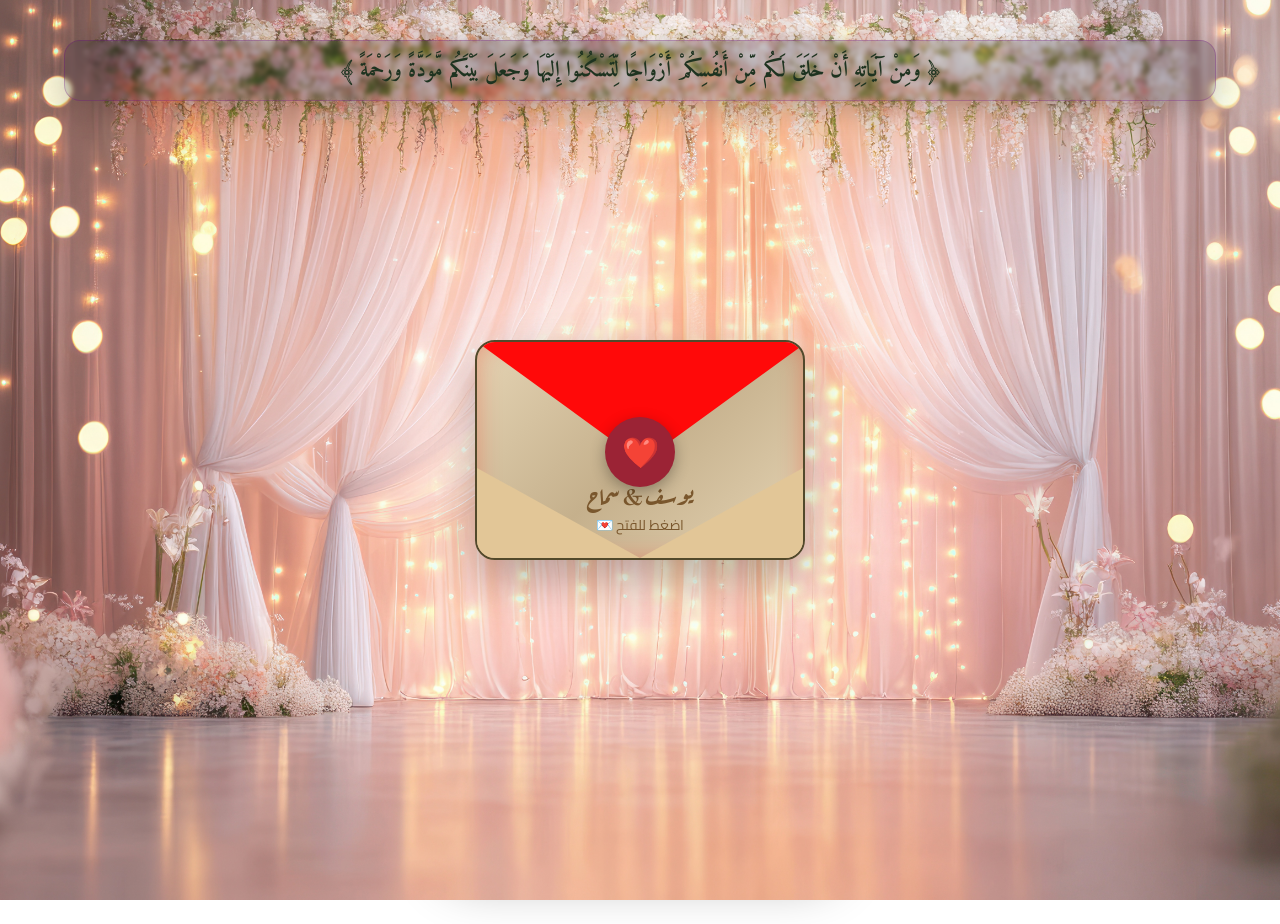
==== commit cb97c565: "Update index.html" ====
--- a/index.html
+++ b/index.html
@@ -57,9 +57,7 @@
             <button id="musicToggle" class="btn btn-melody">
                 🔊 <span id="musicText">الموسيقى</span>
             </button>
-   <a href="https://m.uber.com/looking?drop%5B0%5D=%7B%22addressLine1%22%3A%22Havana%202p%22%2C%22addressLine2%22%3A%22%D8%A8%D8%AC%D9%88%D8%A7%D8%B1%20%D9%86%D8%A7%D8%AF%D9%89%20%D8%B6%D8%A8%D8%A7%D8%B7%20%D8%A7%D9%84%D9%85%D8%B9%D8%A7%D8%AF%D9%89%20%D8%A8%D9%88%D8%A7%D8%A8%D8%A9%20%D8%AF%D8%B1%D9%8A%D9%85%20%D8%AC%D8%A7%D8%B1%D8%AF%D9%86%D8%8C%20%D8%B1%D9%82%D9%85%201%20Corniche%20El%20Maadi%2C%20Dar%20El%20Salam%2C%20Cairo%20Governorate%22%2C%22id%22%3A%22ChIJLZb1hidHWBQRQDOLfifVWMI%22%2C%22source%22%3A%22SEARCH%22%2C%22latitude%22%3A29.972551899999996%2C%22longitude%22%3A31.234950700000002%2C%22provider%22%3A%22google_places%22%7D&marketing_vistor_id=9d500d12-4a18-48f8-a89d-8aea903837a2&pickup=%7B%22addressLine1%22%3A%22Maadi%20Grand%20Mall%22%2C%22addressLine2%22%3A%22Grand%20Mall%2C%20Square%2C%20Maadi%20as%20Sarayat%20Al%20Gharbeyah%2C%20Maadi%2C%20Cairo%20Governorate%22%2C%22id%22%3A%22ChIJ4bqHo3M4WBQR9fTzejBrcBM%22%2C%22source%22%3A%22SEARCH%22%2C%22latitude%22%3A29.9656959%2C%22longitude%22%3A31.2701317%2C%22provider%22%3A%22google_places%22%7D&uclick_id=afeb3776-791e-4809-a7bd-db21dbace661" target="_blank" style="background-color: #000000; color: #ffffff; padding: 12px 20px; border-radius: 8px; text-decoration: none; font-weight: bold; display: inline-block;">
-  🚗   اوبر uper
-
+https://m.uber.com/ul/?action=setPickup&pickup=my_location&dropoff[formatted_address]=Havana%202p%2C%20Maadi%2C%20Cairo&dropoff[nickname]=Havana%202p
 </a>
             </a>
         </div>
@@ -99,4 +97,4 @@
     <script src="script.js"></script>
  
 </body>
-</html>+</html>
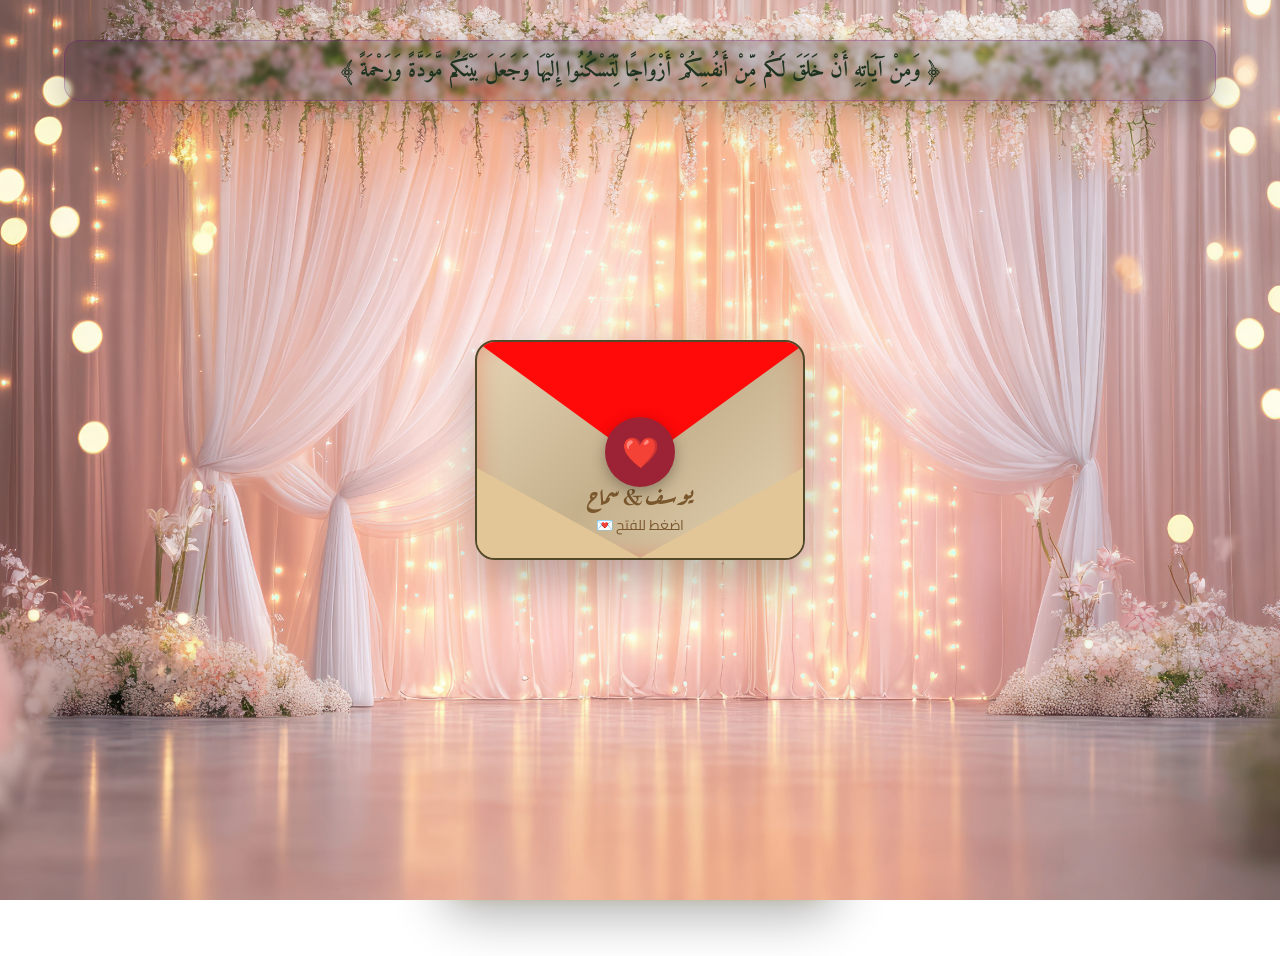
==== commit 989e0dad: "Add files via upload" ====
--- a/index.html
+++ b/index.html
@@ -39,7 +39,7 @@
             <div class="asterisk">✶</div>
             <h2 class="date-text">الثلاثاء،يوم 1 سبتمبر شهر9<br>٢٠٢٦</h2>
             <p class="time-text">في تمام 8:٠٠ مساءً · الغروب</p>
-        </section>
+        </section>S
 
 
         <section class="details-section" data-aos="fade-up" data-aos-delay="500">
@@ -57,7 +57,9 @@
             <button id="musicToggle" class="btn btn-melody">
                 🔊 <span id="musicText">الموسيقى</span>
             </button>
-https://m.uber.com/ul/?action=setPickup&pickup=my_location&dropoff[formatted_address]=Havana%202p%2C%20Maadi%2C%20Cairo&dropoff[nickname]=Havana%202p
+   <a href="https://m.uber.com/ul/?action=setPickup&pickup=my_location&dropoff[formatted_address]=Havana%202p%2C%20Maadi%2C%20Cairo&dropoff[nickname]=Havana%202p" target="_blank" style="background-color: #000000; color: #ffffff; padding: 12px 20px; border-radius: 8px; text-decoration: none; font-weight: bold; display: inline-block;">
+  🚗   اوبر uper
+
 </a>
             </a>
         </div>
@@ -97,4 +99,4 @@
     <script src="script.js"></script>
  
 </body>
-</html>
+</html>
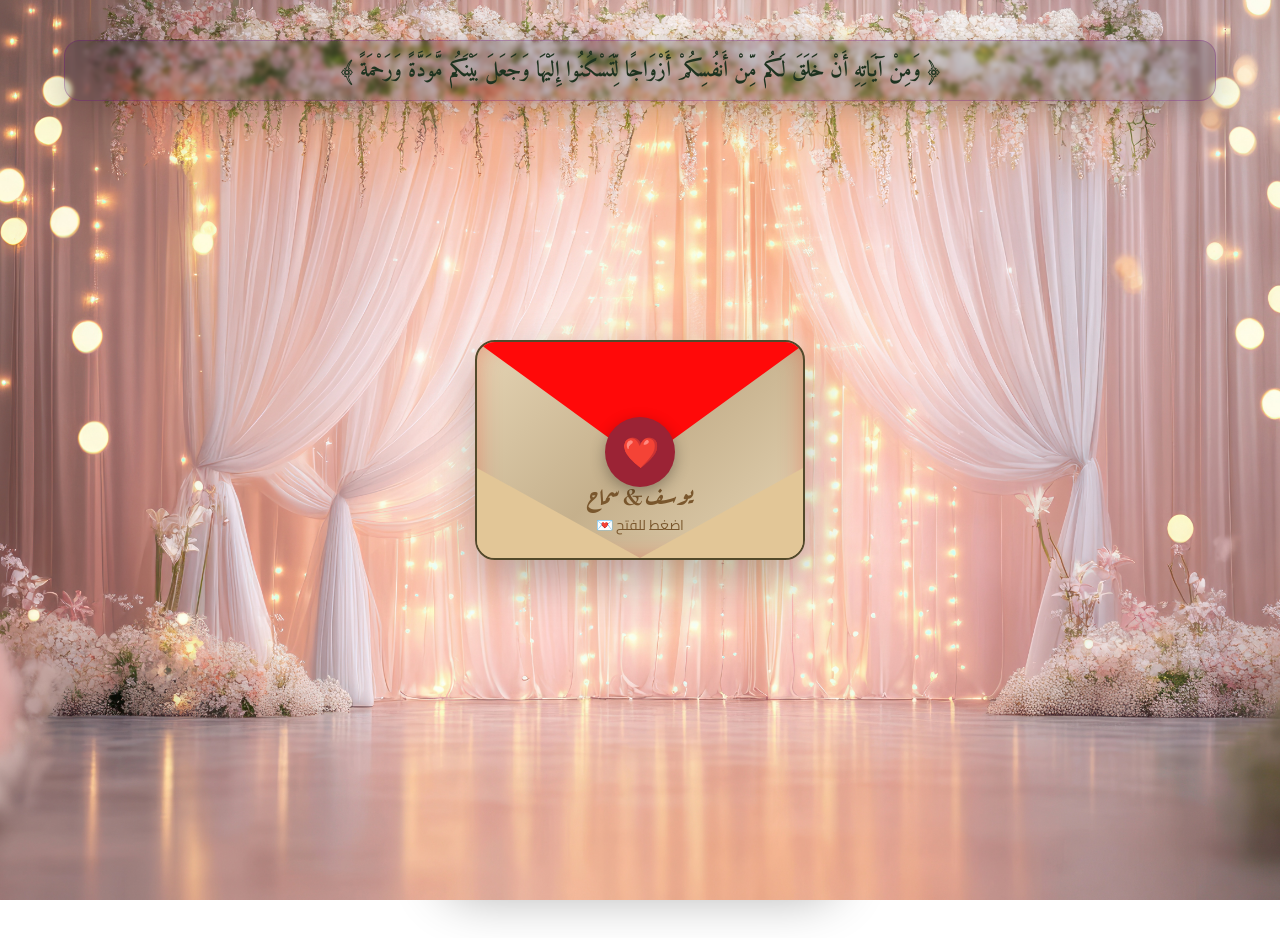
==== commit db4020ee: "Add files via upload" ====
--- a/index.html
+++ b/index.html
@@ -39,12 +39,12 @@
             <div class="asterisk">✶</div>
             <h2 class="date-text">الثلاثاء،يوم 1 سبتمبر شهر9<br>٢٠٢٦</h2>
             <p class="time-text">في تمام 8:٠٠ مساءً · الغروب</p>
-        </section>S
+        </section>
 
 
         <section class="details-section" data-aos="fade-up" data-aos-delay="500">
             <p class="location-name"> Havana 2p
-بجوار نادى ضباط المعادى بوابة دريم جاردن، </p>
+بجوار نادى ضباط المعادى بوابة دريم جاردن </p>
             <blockquote class="quote"> "نحن متحمسون جداً للاحتفال بزفافنا معكم، فوجودكم معنا في هذا اليوم يُكمل فرحتنا ويزيد سعادتنا" </blockquote>
             <p class="see-you">   نلقاكم على خير ❤️</p>
         </section>
@@ -92,7 +92,7 @@
     </div> 
 
     <audio id="bgMusic" loop>
-        <source src="YTDown.com_YouTube_Media_OQac93ARgQE_001_1080p_[cut_214sec].mp3" type="audio/mpeg">
+        <source src="0803.mp3" type="audio/mpeg">
     </audio>
 
     <script src="https://unpkg.com/aos@next/dist/aos.js"></script>
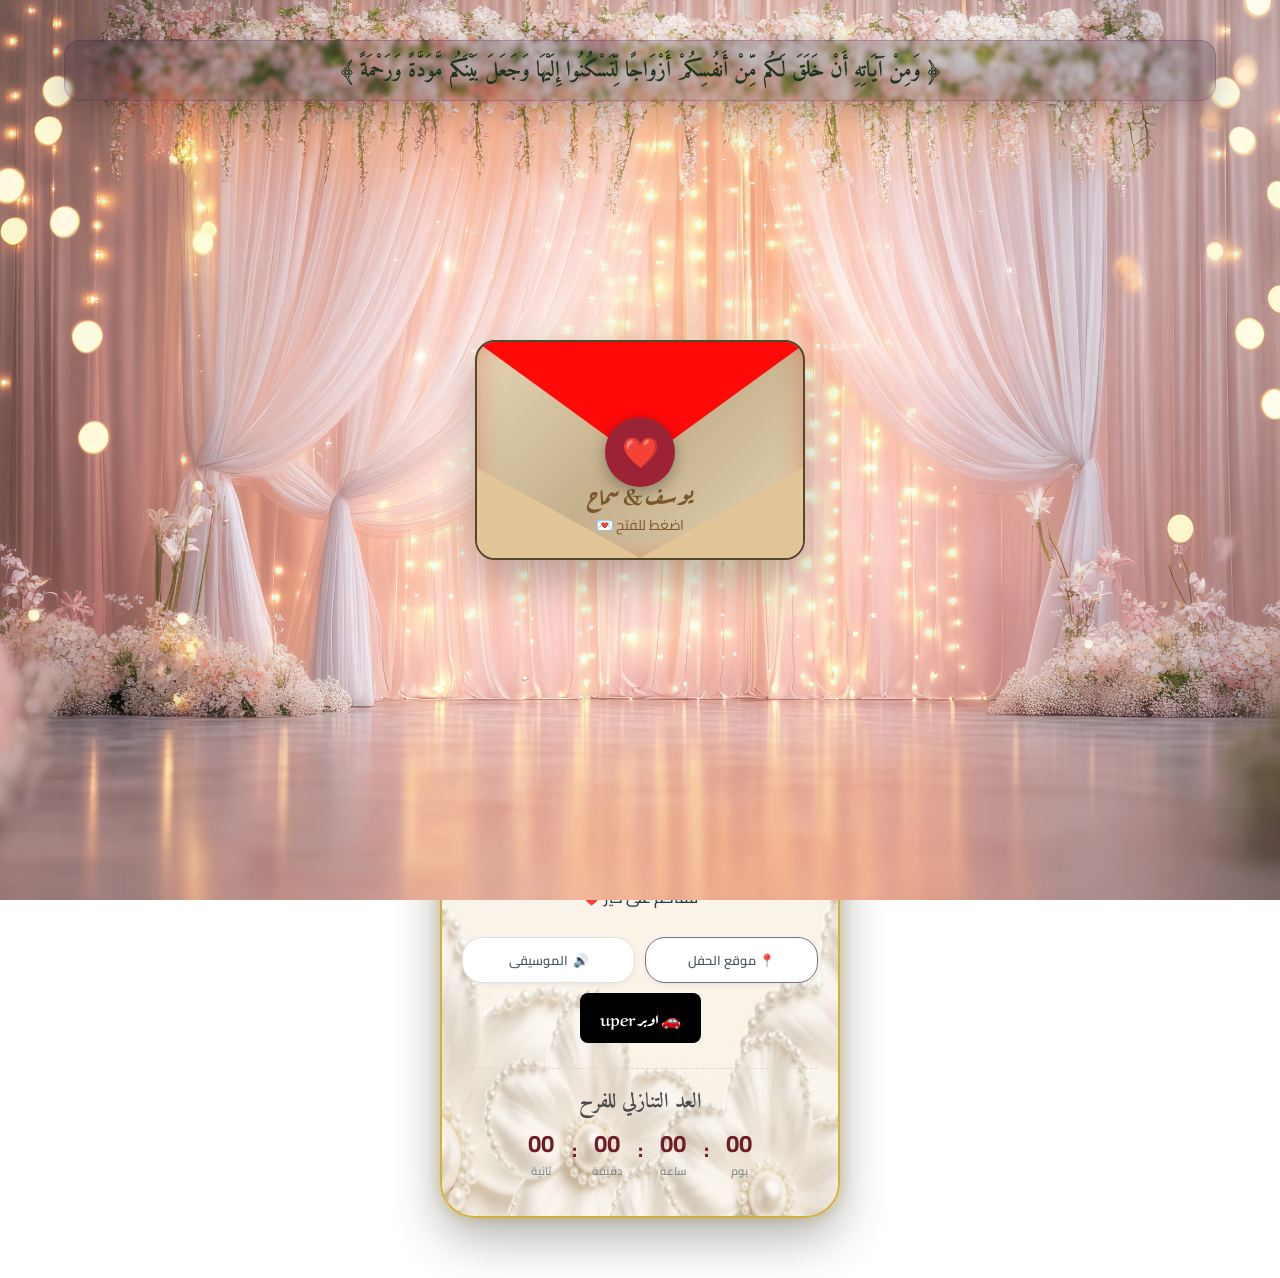
==== commit 602f5853: "Add files via upload" ====
--- a/index.html
+++ b/index.html
@@ -13,8 +13,7 @@
     <link href="https://fonts.googleapis.com/css2?family=Amiri:ital,wght@0,400;0,700;1,400&family=Aref+Ruqaa:wght@400;700&family=Cairo:wght@400;600;700&display=swap" rel="stylesheet">
 </head>
 <body>
-
-    <!-- غلاف الظرف -->
+ 
     <div id="envelope-wrapper" class="envelope-wrapper">
         <div class="envelope" id="envelope">
             <div class="flap"></div>
@@ -27,7 +26,6 @@
         <p class="outside-text"> ﴿ وَمِنْ آيَاتِهِ أَنْ خَلَقَ لَكُم مِّنْ أَنفُسِكُمْ أَزْوَاجًا لِّتَسْكُنُوا إِلَيْهَا وَجَعَلَ بَيْنَكُم مَّوَدَّةً وَرَحْمَةً ﴾ </p>
     </div> 
 
-    <!-- الكارت الرئيسي -->
     <div class="card-container" id="mainCard">
         <header class="names-header" data-aos="fade-down" data-aos-duration="1000">
             <h1>يوسف <span class="heart">&</span> سماح</h1>
@@ -40,7 +38,9 @@
             <h2 class="date-text">الثلاثاء،يوم 1 سبتمبر شهر9<br>٢٠٢٦</h2>
             <p class="time-text">في تمام 8:٠٠ مساءً · الغروب</p>
         </section>
-
+ <div class="photo-container" data-aos="fade-up" data-aos-delay="400" data-aos-duration="1000">
+          <img src="WhatsApp Image 2026-08-03 at 6.19.41 PM.jpeg" alt="Wedding Photo" class="wedding-img" style="width: 320px !important; height: 320px !important; max-width: 90% !important; object-fit: cover !important; display: block !important; margin: 0 auto !important;">
+        </div>
 
         <section class="details-section" data-aos="fade-up" data-aos-delay="500">
             <p class="location-name"> Havana 2p
@@ -90,6 +90,8 @@
         </div>
 
     </div> 
+    
+       
 
     <audio id="bgMusic" loop>
         <source src="0803.mp3" type="audio/mpeg">
